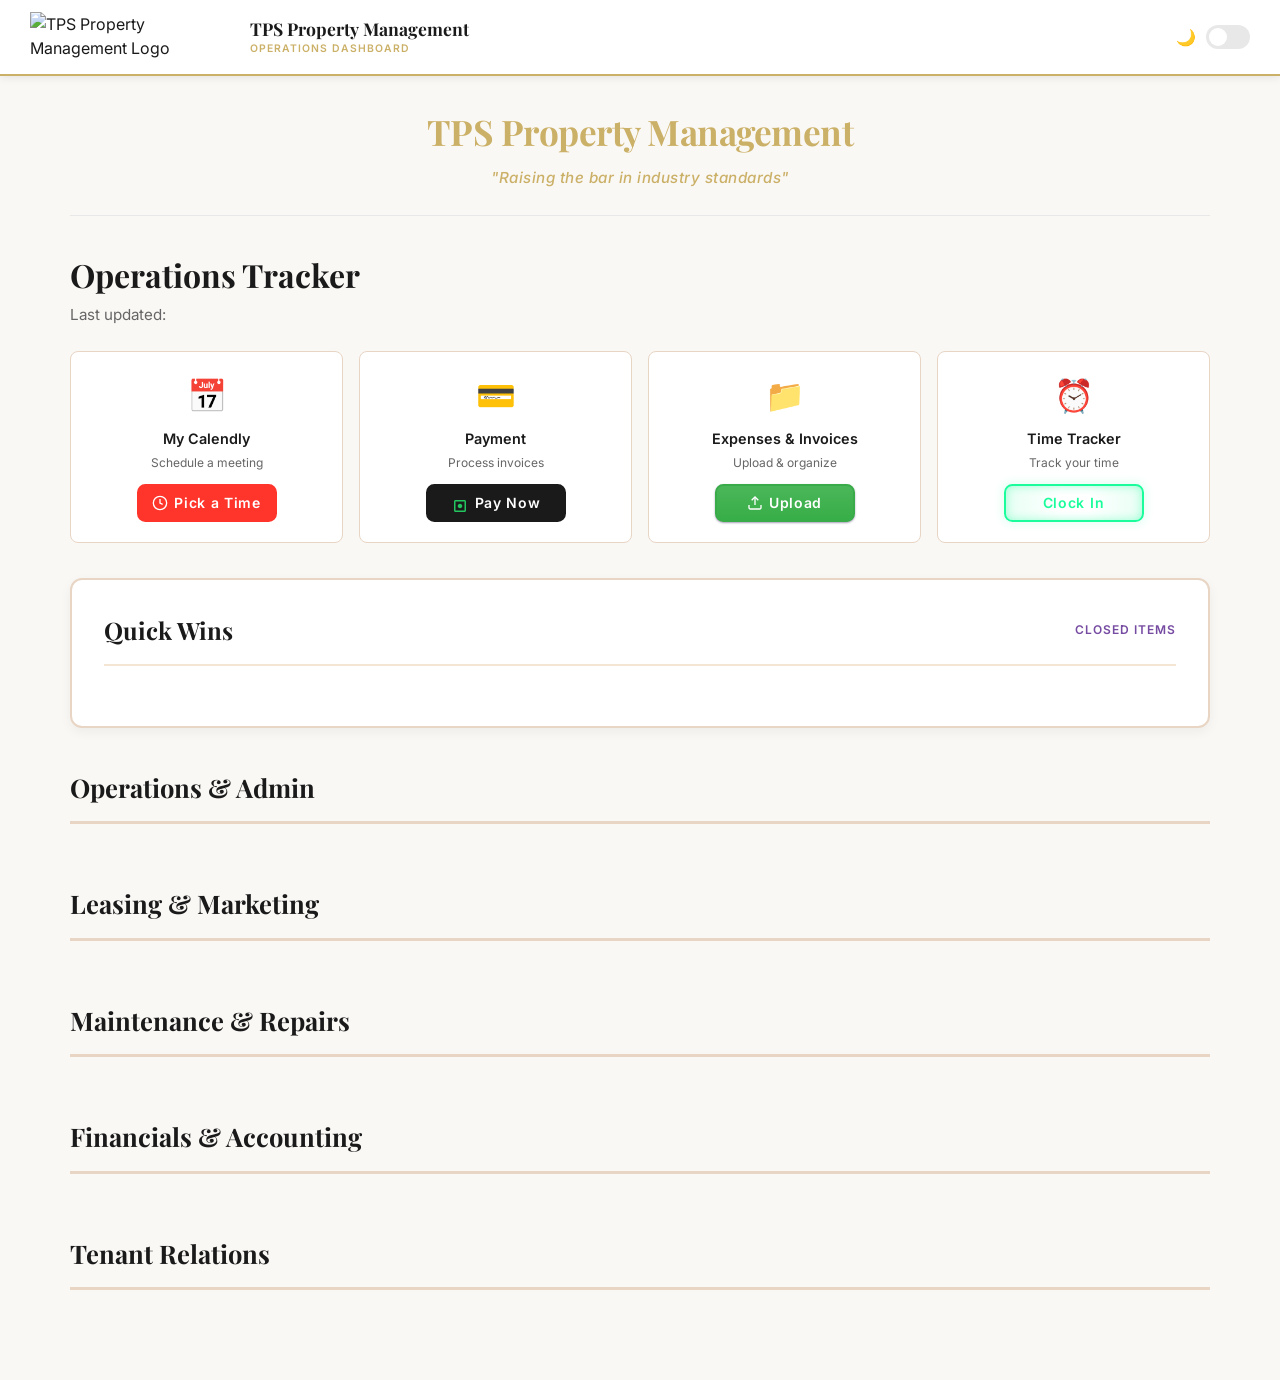
==== scripts/dashboard-template.html @ 34d09bde "Rename DASHBO~1.HTM to scripts/dashboard-template.html" ====
<!DOCTYPE html>
<html lang="en">
<head>
    <meta charset="UTF-8">
    <meta name="viewport" content="width=device-width, initial-scale=1.0">
    <title>TPS Operations Dashboard</title>
    <link href="https://fonts.googleapis.com/css2?family=Playfair+Display:wght@600;700;800&family=Inter:wght@300;400;500;600;700&display=swap" rel="stylesheet">
    <style>
        * {
            margin: 0;
            padding: 0;
            box-sizing: border-box;
        }
        :root {
            --tps-gold: #E8D5C4;
            --tps-gold-light: #F5E6D3;
            --tps-gold-dark: #D4AF95;
            --tps-yellow: #CBB067;
            --tps-purple: #764ba2;
            --tps-purple-dark: #5a3a7a;
            --text-primary: #1a1a1a;
            --text-secondary: #666666;
            --text-muted: #999999;
            --bg-primary: #ffffff;
            --bg-secondary: #faf8f5;
            --border: #e8e8e8;
            --check-color: #4CAF50;
            --status-red: #f44336;
            --status-yellow: #FF9800;
            --status-green: #4CAF50;
            --status-blue: #2196F3;
            --status-grey: #cccccc;
        }
        body.dark-mode {
            --bg-primary: #0f0f0f;
            --bg-secondary: #1a1a1a;
            --text-primary: #f5f5f5;
            --text-secondary: #b0b0b0;
            --text-muted: #808080;
            --border: #2a2a2a;
        }
        html, body {
            height: 100%;
        }
        body {
            font-family: 'Inter', sans-serif;
            background: var(--bg-secondary);
            color: var(--text-primary);
            transition: background-color 0.3s ease, color 0.3s ease;
            line-height: 1.5;
        }
        /* NAVBAR */
        .navbar {
            position: sticky;
            top: 0;
            z-index: 100;
            background: #ffffff;
            border-bottom: 2px solid #CBB067;
            padding: 12px 30px;
            display: flex;
            justify-content: space-between;
            align-items: center;
            box-shadow: 0 2px 8px rgba(0, 0, 0, 0.08);
        }
        body.dark-mode .navbar {
            background: rgba(15, 15, 15, 0.95);
            border-bottom-color: #CBB067;
        }
        .navbar-left {
            display: flex;
            align-items: center;
            gap: 20px;
        }
        .navbar-logo-img {
            height: 50px;
            width: auto;
            object-fit: contain;
        }
        .navbar-logo {
            font-family: 'Playfair Display', serif;
            font-size: 1.4em;
            font-weight: 700;
            color: #1a1a1a;
        }
        .navbar-logo-img {
            height: 50px;
            width: auto;
            object-fit: contain;
            max-width: 200px;
            display: block;
        }
        .navbar-brand {
            display: flex;
            flex-direction: column;
            gap: 2px;
        }
        .navbar-logo {
            font-family: 'Playfair Display', serif;
            font-size: 1.1em;
            font-weight: 700;
            color: #1a1a1a;
            line-height: 1.2;
        }
        .navbar-tagline {
            font-size: 0.65em;
            color: #CBB067;
            font-weight: 600;
            letter-spacing: 1px;
            text-transform: uppercase;
        }
        .brand-gold {
            color: #CBB067;
        }
        .brand-button {
            background-color: #CBB067;
            color: #ffffff;
            border: none;
            padding: 10px 20px;
            border-radius: 4px;
        }
        .toggle-switch {
            position: relative;
            display: inline-block;
            width: 44px;
            height: 24px;
        }
        .toggle-switch input {
            opacity: 0;
            width: 0;
            height: 0;
        }
        .slider {
            position: absolute;
            cursor: pointer;
            top: 0;
            left: 0;
            right: 0;
            bottom: 0;
            background-color: var(--border);
            transition: 0.3s;
            border-radius: 12px;
        }
        .slider:before {
            position: absolute;
            content: "";
            height: 18px;
            width: 18px;
            left: 3px;
            bottom: 3px;
            background-color: white;
            transition: 0.3s;
            border-radius: 50%;
        }
        input:checked + .slider {
            background-color: var(--tps-purple);
        }
        input:checked + .slider:before {
            transform: translateX(20px);
        }
        /* CONTAINER */
        .container {
            max-width: 1200px;
            margin: 0 auto;
            padding: 30px;
        }
        /* BRAND HEADER */
        .brand-header {
            text-align: center;
            margin-bottom: 35px;
            padding-bottom: 25px;
            border-bottom: 1px solid #e8e8e8;
        }
        .brand-name {
            font-family: 'Playfair Display', serif;
            font-size: 2.2em;
            font-weight: 700;
            color: #CBB067;
            margin-bottom: 8px;
            letter-spacing: -0.5px;
        }
        .brand-tagline {
            font-size: 0.95em;
            color: #CBB067;
            font-weight: 500;
            font-style: italic;
            letter-spacing: 0.5px;
        }
        /* PAGE HEADER */
        .page-header {
            margin-bottom: 25px;
        }
        .page-title {
            font-family: 'Playfair Display', serif;
            font-size: 2em;
            font-weight: 700;
            color: var(--text-primary);
            margin-bottom: 5px;
        }
        .page-subtitle {
            color: var(--text-secondary);
            font-size: 0.95em;
        }
        /* QUICK ACTION CARDS */
        .quick-cards {
            display: grid;
            grid-template-columns: repeat(auto-fit, minmax(200px, 1fr));
            gap: 16px;
            margin-bottom: 35px;
        }
        .quick-card {
            background: var(--bg-primary);
            border: 1.5px solid var(--tps-gold);
            border-radius: 8px;
            padding: 20px;
            text-align: center;
            transition: all 0.3s ease;
            display: flex;
            flex-direction: column;
            align-items: center;
        }
        .quick-card:hover {
            border-color: var(--tps-purple);
            box-shadow: 0 0 20px rgba(118, 75, 162, 0.2);
        }
        .card-icon {
            font-size: 2em;
            margin-bottom: 8px;
        }
        .card-title {
            font-weight: 600;
            font-size: 0.9em;
            color: var(--text-primary);
            margin-bottom: 4px;
        }
        .card-subtitle {
            font-size: 0.75em;
            color: var(--text-secondary);
            margin-bottom: 12px;
        }
        .card-link {
            text-decoration: none;
        }

        /* ===== UNIFIED BUTTON STYLE ===== */
        .unified-btn {
            font-size: 14px;
            padding: 0.6em 1.8em;
            letter-spacing: 0.05em;
            position: relative;
            font-family: inherit;
            border-radius: 0.6em;
            overflow: hidden;
            transition: all 0.3s;
            line-height: 1.4em;
            border: 2px solid;
            cursor: pointer;
            font-weight: 600;
            display: flex;
            align-items: center;
            justify-content: center;
            gap: 6px;
            text-decoration: none;
            white-space: nowrap;
            height: 38px;
            width: 140px;
        }

        /* PAY NOW - Black Button */
        .pay-btn {
            background: #1a1a1a;
            color: white;
            border-color: #1a1a1a;
        }
        .pay-btn:hover {
            transform: translateY(-2px);
            box-shadow: 0 5px 15px rgba(0, 0, 0, 0.4);
        }
        .icon-container {
            width: 18px;
            height: 18px;
            display: flex;
            align-items: center;
            justify-content: center;
            flex-shrink: 0;
        }
        .icon {
            position: absolute;
            width: 18px;
            height: 18px;
            color: #22c55e;
            opacity: 0;
            visibility: hidden;
        }
        .wallet-icon {
            opacity: 1;
            visibility: visible;
        }
        .pay-btn:hover .wallet-icon {
            opacity: 0;
            visibility: hidden;
        }
        .pay-btn:hover .card-icon {
            animation: iconRotate 2.5s infinite;
            animation-delay: 0s;
        }
        .pay-btn:hover .payment-icon {
            animation: iconRotate 2.5s infinite;
            animation-delay: 0.5s;
        }
        .pay-btn:hover .dollar-icon {
            animation: iconRotate 2.5s infinite;
            animation-delay: 1s;
        }
        .pay-btn:hover .check-icon {
            animation: iconRotate 2.5s infinite;
            animation-delay: 1.5s;
        }

        /* UPLOAD - Green Button */
        .upload-btn {
            background: linear-gradient(180deg, hsla(0, 0%, 100%, .1), hsla(0, 0%, 100%, 0)), hsl(128, 52%, 45%);
            color: #fff;
            border-color: hsl(128, 50%, 45%);
            box-shadow: 0 1px 2px #25114f66;
        }
        .upload-btn:hover {
            transform: translateY(-2px);
            box-shadow: 0 4px 12px rgba(34, 197, 94, 0.3);
        }
        .upload-btn svg {
            width: 16px;
            height: 16px;
            flex-shrink: 0;
        }

        /* PICK A TIME - Red Button */
        .calendly-btn {
            background: #FF342B;
            color: white;
            border-color: #FF342B;
        }
        .calendly-btn:hover {
            background: #e52e26;
            border-color: #e52e26;
            transform: translateY(-2px);
            box-shadow: 0 5px 15px rgba(255, 52, 43, 0.3);
        }
        .calendly-btn:hover svg {
            animation: slope 1s linear infinite;
        }
        .calendly-btn svg {
            width: 16px;
            height: 16px;
            flex-shrink: 0;
        }

        /* CLOCK IN - Neon Green Button */
        .clock-btn {
            font-size: 14px;
            padding: 0.6em 1.8em;
            letter-spacing: 0.05em;
            position: relative;
            font-family: inherit;
            border-radius: 0.6em;
            overflow: hidden;
            transition: all 0.3s;
            line-height: 1.4em;
            border: 2px solid #1BFD9C;
            background: linear-gradient(to right, rgba(27, 253, 156, 0.1) 1%, transparent 40%, transparent 60%, rgba(27, 253, 156, 0.1) 100%);
            color: #1BFD9C;
            box-shadow: inset 0 0 10px rgba(27, 253, 156, 0.4), 0 0 9px 3px rgba(27, 253, 156, 0.1);
            cursor: pointer;
            font-weight: 600;
            display: flex;
            align-items: center;
            justify-content: center;
            height: 38px;
            width: 140px;
        }
        .clock-btn:hover {
            color: #82ffc9;
            box-shadow: inset 0 0 10px rgba(27, 253, 156, 0.6), 0 0 9px 3px rgba(27, 253, 156, 0.2);
        }
        .clock-btn:before {
            content: "";
            position: absolute;
            left: -4em;
            width: 4em;
            height: 100%;
            top: 0;
            transition: transform .4s ease-in-out;
            background: linear-gradient(to right, transparent 1%, rgba(27, 253, 156, 0.1) 40%, rgba(27, 253, 156, 0.1) 60%, transparent 100%);
            z-index: 0;
        }
        .clock-btn:hover:before {
            transform: translateX(15em);
        }
        .clock-btn span {
            position: relative;
            z-index: 1;
        }
        /* QUICK WINS BOX */
        .wins-box {
            background: var(--bg-primary);
            border-radius: 12px;
            padding: 32px;
            border: 2px solid var(--tps-gold);
            margin-bottom: 40px;
            box-shadow: 0 4px 12px rgba(0, 0, 0, 0.05);
        }
        .wins-header {
            margin-bottom: 28px;
            display: flex;
            align-items: center;
            gap: 12px;
            border-bottom: 2px solid var(--tps-gold-light);
            padding-bottom: 16px;
        }
        .wins-title {
            font-family: 'Playfair Display', serif;
            font-size: 1.5em;
            font-weight: 700;
            color: #1a1a1a;
        }
        body.dark-mode .wins-title {
            color: #ffffff;
        }
        .wins-subtitle {
            font-size: 0.75em;
            color: var(--tps-purple);
            font-weight: 600;
            text-transform: uppercase;
            letter-spacing: 1px;
            margin-left: auto;
        }
        /* 3-COLUMN GRID - 9 ITEMS */
        .wins-grid {
            display: grid;
            grid-template-columns: repeat(3, 1fr);
            gap: 24px;
        }
        /* WIN ITEM */
        .win-item {
            display: flex;
            align-items: flex-start;
            gap: 12px;
            padding: 14px;
            background: linear-gradient(135deg, rgba(244, 208, 63, 0.08) 0%, rgba(232, 213, 196, 0.1) 100%);
            border-radius: 8px;
            border-left: 3px solid var(--check-color);
            transition: all 0.3s ease;
        }
        .win-item:hover {
            transform: translateX(4px);
            background: linear-gradient(135deg, rgba(244, 208, 63, 0.12) 0%, rgba(232, 213, 196, 0.15) 100%);
        }
        .win-check {
            flex-shrink: 0;
            width: 20px;
            height: 20px;
            border-radius: 50%;
            background: var(--check-color);
            color: white;
            display: flex;
            align-items: center;
            justify-content: center;
            font-weight: 700;
            font-size: 0.75em;
            margin-top: 2px;
        }
        .win-item-text {
            font-size: 0.85em;
            color: var(--text-secondary);
            line-height: 1.4;
            font-weight: 500;
        }
        /* CATEGORY SECTION */
        .category-section {
            margin-bottom: 40px;
        }
        .category-title {
            font-family: 'Playfair Display', serif;
            font-size: 1.6em;
            font-weight: 700;
            color: var(--text-primary);
            margin-bottom: 20px;
            padding-bottom: 15px;
            border-bottom: 3px solid var(--tps-gold);
        }
        /* TASKS LIST */
        .tasks-list {
            display: flex;
            flex-direction: column;
            gap: 8px;
        }
        /* TASK ITEM - SINGLE ROW */
        .task-item {
            background: var(--bg-primary);
            border: 1px solid var(--border);
            border-radius: 6px;
            padding: 12px 16px;
            transition: all 0.2s ease;
            cursor: pointer;
        }
        .task-item:hover {
            border-color: var(--tps-purple);
            box-shadow: 0 0 12px rgba(118, 75, 162, 0.2);
        }
        .task-row {
            display: flex;
            align-items: center;
            gap: 12px;
            justify-content: space-between;
        }
        .task-info {
            flex: 1;
            display: flex;
            align-items: center;
            gap: 12px;
            min-width: 0;
        }
        .task-expand-btn {
            background: none;
            border: none;
            color: var(--tps-gold);
            font-size: 1.2em;
            cursor: pointer;
            padding: 0;
            width: 24px;
            height: 24px;
            display: flex;
            align-items: center;
            justify-content: center;
            flex-shrink: 0;
            transition: transform 0.2s ease, color 0.2s ease;
        }
        .task-expand-btn:hover {
            color: var(--tps-purple);
        }
        .task-expand-btn.expanded {
            transform: rotate(180deg);
        }
        .task-title {
            font-weight: 500;
            font-size: 0.9em;
            color: var(--text-primary);
            white-space: nowrap;
            overflow: hidden;
            text-overflow: ellipsis;
        }
        .task-property {
            font-size: 0.75em;
            color: var(--text-muted);
            text-transform: uppercase;
            letter-spacing: 0.5px;
            white-space: nowrap;
            flex-shrink: 0;
        }
        .task-status {
            display: flex;
            align-items: center;
            gap: 8px;
            flex-shrink: 0;
        }
        .task-status-badge {
            display: inline-block;
            font-size: 0.65em;
            font-weight: 600;
            padding: 4px 8px;
            border-radius: 4px;
            white-space: nowrap;
        }
        /* Status Colors */
        .status-approval {
            background: rgba(76, 175, 80, 0.15);
            color: var(--status-green);
            border: 1px solid var(--status-green);
        }
        .status-stuck {
            background: rgba(244, 67, 54, 0.15);
            color: var(--status-red);
            border: 1px solid var(--status-red);
        }
        .status-maya-help {
            background: rgba(244, 67, 54, 0.15);
            color: var(--status-red);
            border: 1px solid var(--status-red);
        }
        .status-in-progress {
            background: rgba(255, 152, 0, 0.15);
            color: var(--status-yellow);
            border: 1px solid var(--status-yellow);
        }
        .status-new {
            background: rgba(33, 150, 243, 0.15);
            color: var(--status-blue);
            border: 1px solid var(--status-blue);
        }
        .status-fyi {
            background: rgba(204, 204, 204, 0.15);
            color: #666666;
            border: 1px solid #cccccc;
        }
        /* EXPANDED CONTENT */
        .task-expanded {
            display: none;
            margin-top: 12px;
            padding-top: 12px;
            border-top: 1px solid var(--border);
        }
        .task-item.expanded .task-expanded {
            display: block;
        }
        .task-description {
            font-size: 0.9em;
            color: var(--text-primary);
            line-height: 1.5;
            margin-bottom: 12px;
        }
        .task-actions {
            display: flex;
            flex-direction: column;
            gap: 10px;
        }
        .task-buttons {
            display: flex;
            gap: 10px;
            flex-wrap: wrap;
        }

        /* ===== CUSTOM CHECKBOX "DONE" BUTTON ===== */
        .checkbox-container {
            display: inline-block;
        }
        .task-checkbox {
            display: none;
        }
        .checkbox-label {
            display: flex;
            align-items: center;
            cursor: pointer;
            font-family: 'Inter', sans-serif;
            font-size: 13px;
            color: #10b981;
            font-weight: 600;
            transition: all 0.2s ease;
            padding: 6px 10px;
            border-radius: 6px;
            border: 1.5px solid #10b981;
            background: rgba(16, 185, 129, 0.08);
        }
        .checkbox-label:hover {
            background: rgba(16, 185, 129, 0.15);
            color: #059669;
        }
        .checkbox-box {
            position: relative;
            width: 18px;
            height: 18px;
            border: 2px solid #d1d5db;
            border-radius: 4px;
            margin-right: 8px;
            transition: all 0.3s cubic-bezier(0.4, 0, 0.2, 1);
            background: #ffffff;
            display: flex;
            align-items: center;
            justify-content: center;
            overflow: visible;
        }
        .checkbox-fill {
            position: absolute;
            top: 0;
            left: 0;
            width: 100%;
            height: 100%;
            background: linear-gradient(135deg, #10b981 0%, #059669 100%);
            transform: scale(0);
            transition: all 0.4s cubic-bezier(0.68, -0.55, 0.265, 1.55);
            border-radius: 3px;
            opacity: 0;
        }
        .checkmark {
            position: relative;
            z-index: 2;
            opacity: 0;
            transform: scale(0.3) rotate(20deg);
            transition: all 0.5s cubic-bezier(0.68, -0.55, 0.265, 1.55);
        }
        .check-icon {
            width: 12px;
            height: 12px;
            fill: white;
            filter: drop-shadow(0 1px 2px rgba(0, 0, 0, 0.2));
        }
        .success-ripple {
            position: absolute;
            top: 50%;
            left: 50%;
            width: 0;
            height: 0;
            background: rgba(16, 185, 129, 0.4);
            border-radius: 50%;
            transform: translate(-50%, -50%);
            opacity: 0;
            pointer-events: none;
        }
        .checkbox-text {
            transition: all 0.3s ease;
            position: relative;
        }
        .checkbox-text::after {
            content: "";
            position: absolute;
            top: 50%;
            left: 0;
            width: 0;
            height: 2px;
            background: #6b7280;
            transition: width 0.4s ease;
            transform: translateY(-50%);
        }
        .checkbox-label:hover .checkbox-box {
            border-color: #10b981;
            box-shadow: 0 0 0 2px rgba(16, 185, 129, 0.1);
        }
        .task-checkbox:checked + .checkbox-label .checkbox-box {
            border-color: #10b981;
            background: #10b981;
            box-shadow: 0 4px 12px rgba(16, 185, 129, 0.3), 0 0 0 2px rgba(16, 185, 129, 0.2);
        }
        .task-checkbox:checked + .checkbox-label .checkbox-fill {
            transform: scale(1);
            opacity: 1;
        }
        .task-checkbox:checked + .checkbox-label .checkmark {
            opacity: 1;
            transform: scale(1) rotate(0deg);
            animation: checkPop 0.3s ease-out 0.2s;
        }
        .task-checkbox:checked + .checkbox-label .success-ripple {
            animation: rippleSuccess 0.6s ease-out;
        }
        .task-checkbox:checked + .checkbox-label .checkbox-text {
            color: #6b7280;
        }
        .task-checkbox:checked + .checkbox-label .checkbox-text::after {
            width: 100%;
        }
        .checkbox-label:active .checkbox-box {
            transform: scale(0.95);
        }
        @keyframes checkPop {
            0% { transform: scale(1) rotate(0deg); }
            50% { transform: scale(1.2) rotate(-5deg); }
            100% { transform: scale(1) rotate(0deg); }
        }
        @keyframes rippleSuccess {
            0% {
                width: 0;
                height: 0;
                opacity: 0.6;
            }
            70% {
                width: 50px;
                height: 50px;
                opacity: 0.3;
            }
            100% {
                width: 60px;
                height: 60px;
                opacity: 0;
            }
        }

        /* ===== OUTLINED BUTTONS ===== */
        .btn-outlined {
            padding: 6px 14px;
            border: 1.5px solid;
            background: transparent;
            border-radius: 5px;
            cursor: pointer;
            font-size: 12px;
            font-weight: 500;
            transition: all 0.2s ease;
            font-family: 'Inter', sans-serif;
        }
        .btn-tricia {
            border-color: #a885d1;
            color: #764ba2;
            background: rgba(168, 133, 209, 0.1);
        }
        .btn-tricia:hover {
            background: rgba(168, 133, 209, 0.15);
            border-color: #ddd6fe;
        }
        .btn-maya {
            border-color: #f0a8d8;
            color: #ec4899;
        }
        .btn-maya:hover {
            background: rgba(236, 72, 153, 0.08);
            border-color: #ec4899;
        }
        .btn-approve {
            border-color: #86efac;
            color: var(--status-green);
        }
        .btn-approve:hover {
            background: rgba(76, 175, 80, 0.08);
            border-color: var(--status-green);
        }
        .btn-hold {
            border-color: #fcd34d;
            color: #f59e0b;
        }
        .btn-hold:hover {
            background: rgba(245, 158, 11, 0.08);
            border-color: #f59e0b;
        }
        .btn-reject {
            border-color: #fca5a5;
            color: var(--status-red);
        }
        .btn-reject:hover {
            background: rgba(244, 67, 54, 0.08);
            border-color: var(--status-red);
        }

        /* ===== CUSTOM TEXTBOX ===== */
        .task-comment-input {
            width: 100%;
            padding: 10px 12px;
            border: 1.5px solid var(--tps-yellow);
            border-radius: 6px;
            background: var(--bg-secondary);
            color: var(--text-primary);
            font-family: 'Inter', sans-serif;
            font-size: 13px;
            resize: vertical;
            min-height: 50px;
            transition: all 0.3s ease;
        }
        .task-comment-input:focus {
            outline: none;
            border-color: var(--tps-purple);
            background: var(--bg-primary);
            box-shadow: 0 0 0 3px rgba(118, 75, 162, 0.08);
        }
        .task-comment-input::placeholder {
            color: #a0a0a0;
            font-weight: 500;
        }

        .comment-save-btn {
            padding: 6px 12px;
            border: 1px solid var(--border);
            background: var(--bg-secondary);
            color: var(--text-primary);
            border-radius: 5px;
            cursor: pointer;
            font-size: 12px;
            font-weight: 500;
            transition: all 0.2s ease;
        }
        .comment-save-btn:hover {
            border-color: var(--tps-purple);
            background: var(--bg-primary);
        }

        .empty-state {
            text-align: center;
            padding: 40px 20px;
            color: var(--text-muted);
            font-size: 0.9em;
        }

        /* ===== CUSTOM BUTTON STYLES ===== */

        @keyframes iconRotate {
            0% {
                opacity: 0;
                visibility: hidden;
                transform: translateY(10px) scale(0.5);
            }
            5% {
                opacity: 1;
                visibility: visible;
                transform: translateY(0) scale(1);
            }
            15% {
                opacity: 1;
                visibility: visible;
                transform: translateY(0) scale(1);
            }
            20% {
                opacity: 0;
                visibility: hidden;
                transform: translateY(-10px) scale(0.5);
            }
            100% {
                opacity: 0;
                visibility: hidden;
                transform: translateY(-10px) scale(0.5);
            }
        }
        @keyframes checkmarkAppear {
            0% {
                opacity: 0;
                transform: scale(0.5) rotate(-45deg);
            }
            50% {
                opacity: 0.5;
                transform: scale(1.2) rotate(0deg);
            }
            100% {
                opacity: 1;
                transform: scale(1) rotate(0deg);
            }
        }
        @keyframes slope {
            0% { }
            50% {
                transform: rotate(10deg);
            }
            100% { }
        }

        /* Remove all underlines */
        a {
            text-decoration: none;
        }
        @media (max-width: 1024px) {
            .wins-grid {
                grid-template-columns: repeat(2, 1fr);
            }
        }
        @media (max-width: 768px) {
            .container {
                padding: 20px;
            }
            .wins-grid {
                grid-template-columns: 1fr;
            }
            .task-info {
                flex-direction: column;
                align-items: flex-start;
            }
            .task-row {
                flex-direction: column;
                align-items: flex-start;
            }
        }
    </style>
</head>
<body>
    <!-- NAVBAR -->
    <nav class="navbar">
        <div class="navbar-left">
            <img src="" alt="TPS Property Management Logo" class="navbar-logo-img" id="navbar-logo">
            <div class="navbar-brand">
                <div class="navbar-logo">TPS Property Management</div>
                <div class="navbar-tagline">Operations Dashboard</div>
            </div>
        </div>
        <div class="navbar-right">
            <label style="border: none; background: transparent; padding: 0; gap: 10px; cursor: pointer; display: flex; align-items: center;">
                <span>🌙</span>
                <label class="toggle-switch">
                    <input type="checkbox" id="darkModeToggle" onchange="toggleDarkMode()">
                    <span class="slider"></span>
                </label>
            </label>
        </div>
    </nav>

    <!-- MAIN CONTENT -->
    <div class="container">
        <!-- BRAND HEADER -->
        <div class="brand-header">
            <div class="brand-name">TPS Property Management</div>
            <div class="brand-tagline">"Raising the bar in industry standards"</div>
        </div>

        <!-- PAGE HEADER -->
        <div class="page-header">
            <h1 class="page-title">Operations Tracker</h1>
            <p class="page-subtitle">Last updated: <!-- LAST_UPDATED --></p>
        </div>

        <!-- QUICK ACTION CARDS -->
        <div class="quick-cards">
            <div class="quick-card">
                <div class="card-icon">📅</div>
                <div class="card-title">My Calendly</div>
                <div class="card-subtitle">Schedule a meeting</div>
                <a href="https://calendly.com/maya-tpropertysolutions/maya-tricia" target="_blank" class="unified-btn calendly-btn">
                    <svg width="18" height="18" viewBox="0 0 24 24" fill="none" stroke="currentColor" stroke-width="2">
                        <circle cx="12" cy="12" r="10"></circle>
                        <polyline points="12 6 12 12 16 14"></polyline>
                    </svg>
                    <span>Pick a Time</span>
                </a>
            </div>
            <div class="quick-card">
                <div class="card-icon">💳</div>
                <div class="card-title">Payment</div>
                <div class="card-subtitle">Process invoices</div>
                <a href="https://wise.com/pay/r/U36Y7yWMiwln8YY" target="_blank" class="unified-btn pay-btn">
                    <div class="icon-container">
                        <svg class="icon wallet-icon" viewBox="0 0 24 24" fill="currentColor">
                            <path d="M18 8H6c-1.1 0-2 .9-2 2v12c0 1.1.9 2 2 2h12c1.1 0 2-.9 2-2V10c0-1.1-.9-2-2-2zm0 14H6V10h12v12zm-6-3c1.66 0 3-1.34 3-3s-1.34-3-3-3-3 1.34-3 3 1.34 3 3 3z"/>
                        </svg>
                        <svg class="icon card-icon" viewBox="0 0 24 24" fill="currentColor">
                            <path d="M20 8H4c-1.1 0-2 .9-2 2v12c0 1.1.9 2 2 2h16c1.1 0 2-.9 2-2V10c0-1.1-.9-2-2-2zm0 12H4V10h16v10zm-4-6h-2v-2h2v2z"/>
                        </svg>
                        <svg class="icon payment-icon" viewBox="0 0 24 24" fill="currentColor">
                            <path d="M12 2C6.48 2 2 6.48 2 12s4.48 10 10 10 10-4.48 10-10S17.52 2 12 2zm0 18c-4.42 0-8-3.58-8-8s3.58-8 8-8 8 3.58 8 8-3.58 8-8 8zm3.5-9c.83 0 1.5-.67 1.5-1.5S16.33 8 15.5 8 14 8.67 14 9.5s.67 1.5 1.5 1.5zm-7 0c.83 0 1.5-.67 1.5-1.5S9.33 8 8.5 8 7 8.67 7 9.5 7.67 11 8.5 11zm3.5 6.5c2.33 0 4.31-1.46 5.11-3.5H6.89c.8 2.04 2.78 3.5 5.11 3.5z"/>
                        </svg>
                        <svg class="icon dollar-icon" viewBox="0 0 24 24" fill="currentColor">
                            <path d="M12 2C6.48 2 2 6.48 2 12s4.48 10 10 10 10-4.48 10-10S17.52 2 12 2zm0 18c-4.41 0-8-3.59-8-8s3.59-8 8-8 8 3.59 8 8-3.59 8-8 8zm3.5-9c.83 0 1.5-.67 1.5-1.5s-.67-1.5-1.5-1.5-1.5.67-1.5 1.5.67 1.5 1.5 1.5zm-7 0c.83 0 1.5-.67 1.5-1.5S9.33 8 8.5 8 7 8.67 7 9.5 7.67 11 8.5 11zm3.5 6.5c2.33 0 4.31-1.46 5.11-3.5H6.89c.8 2.04 2.78 3.5 5.11 3.5z"/>
                        </svg>
                        <svg class="icon check-icon" viewBox="0 0 24 24" fill="currentColor">
                            <path d="M9 16.17L4.83 12l-1.42 1.41L9 19 21 7l-1.41-1.41L9 16.17z"/>
                        </svg>
                    </div>
                    <span>Pay Now</span>
                </a>
            </div>
            <div class="quick-card">
                <div class="card-icon">📁</div>
                <div class="card-title">Expenses & Invoices</div>
                <div class="card-subtitle">Upload & organize</div>
                <a href="https://drive.google.com/drive/folders/1udSCvVZGOu7A1faxH65xQHF9kghy1_o4" target="_blank" class="unified-btn upload-btn">
                    <svg width="18" height="18" viewBox="0 0 24 24" fill="none" stroke="currentColor" stroke-width="2">
                        <path d="M21 15v4a2 2 0 0 1-2 2H5a2 2 0 0 1-2-2v-4"></path>
                        <polyline points="17 8 12 3 7 8"></polyline>
                        <line x1="12" y1="3" x2="12" y2="15"></line>
                    </svg>
                    <span>Upload</span>
                </a>
            </div>
            <div class="quick-card">
                <div class="card-icon">⏰</div>
                <div class="card-title">Time Tracker</div>
                <div class="card-subtitle">Track your time</div>
                <a href="https://media1.giphy.com/media/v1.Y2lkPTc5MGI3NjExemVheG1tY2s3OGZ0bXFhYzBlbGp0czEwOTdjMXI4czZ6Nnd6Z3BtZSZlcD12MV9pbnRlcm5hbF9naWZfYnlfaWQmY3Q9Zw/5xtDarzgzG6eu6uVwI0/giphy.gif" target="_blank" class="unified-btn clock-btn">
                    <span>Clock In</span>
                </a>
            </div>
        </div>

        <!-- QUICK WINS BOX -->
        <div class="wins-box">
            <div class="wins-header">
                <div class="wins-title">Quick Wins</div>
                <div class="wins-subtitle">Closed Items</div>
            </div>
            <div class="wins-grid">
                <!-- QUICK_WINS_START -->
                <!-- QUICK_WINS_END -->
            </div>
        </div>

        <!-- OPERATIONS & ADMIN SECTION -->
        <div class="category-section">
            <h2 class="category-title">Operations & Admin</h2>
            <div class="tasks-list">
                <!-- OPERATIONS_ADMIN_START -->
                <!-- OPERATIONS_ADMIN_END -->
            </div>
        </div>

        <!-- LEASING & MARKETING SECTION -->
        <div class="category-section">
            <h2 class="category-title">Leasing & Marketing</h2>
            <div class="tasks-list">
                <!-- LEASING_MARKETING_START -->
                <!-- LEASING_MARKETING_END -->
            </div>
        </div>

        <!-- MAINTENANCE & REPAIRS SECTION -->
        <div class="category-section">
            <h2 class="category-title">Maintenance & Repairs</h2>
            <div class="tasks-list">
                <!-- MAINTENANCE_REPAIRS_START -->
                <!-- MAINTENANCE_REPAIRS_END -->
            </div>
        </div>

        <!-- FINANCIALS & ACCOUNTING SECTION -->
        <div class="category-section">
            <h2 class="category-title">Financials & Accounting</h2>
            <div class="tasks-list">
                <!-- FINANCIALS_ACCOUNTING_START -->
                <!-- FINANCIALS_ACCOUNTING_END -->
            </div>
        </div>

        <!-- TENANT RELATIONS SECTION -->
        <div class="category-section">
            <h2 class="category-title">Tenant Relations</h2>
            <div class="tasks-list">
                <!-- TENANT_RELATIONS_START -->
                <!-- TENANT_RELATIONS_END -->
            </div>
        </div>
    </div>

    <script>
        // Silent comms is handled by status-widget-client.js (loaded below).
        // No inline Apps Script calls here.

        // ===== EXPAND/COLLAPSE TASK ITEMS =====
        function toggleExpand(element) {
            element.classList.toggle('expanded');
            const btn = element.querySelector('.task-expand-btn');
            if (btn) btn.classList.toggle('expanded');
        }

        // ===== DARK MODE TOGGLE =====
        function toggleDarkMode() {
            document.body.classList.toggle('dark-mode');
            localStorage.setItem('darkMode', document.body.classList.contains('dark-mode'));
        }

        // Load dark mode preference on page load
        if (localStorage.getItem('darkMode') === 'true') {
            document.body.classList.add('dark-mode');
            document.getElementById('darkModeToggle').checked = true;
        }

        // ===== ATTACH EXPAND LISTENERS TO TASK ITEMS =====
        document.addEventListener('DOMContentLoaded', function() {
            document.querySelectorAll('.task-item').forEach(item => {
                item.addEventListener('click', function(e) {
                    // Check if clicking on expand button
                    if (e.target.classList.contains('task-expand-btn') || e.target.closest('.task-expand-btn')) {
                        toggleExpand(this);
                        return;
                    }

                    // Don't collapse if clicking on buttons, textareas, inputs, or checkboxes
                    if (e.target.closest('.task-buttons') ||
                        e.target.closest('.task-comment-input') ||
                        e.target.closest('.checkbox-label') ||
                        e.target.closest('.comment-save-btn') ||
                        e.target.tagName === 'TEXTAREA' ||
                        e.target.tagName === 'INPUT') {
                        return;
                    }

                    // Collapse/expand on other clicks
                    toggleExpand(this);
                });
            });

            // Prevent event bubbling from textareas
            document.querySelectorAll('.task-comment-input').forEach(textarea => {
                textarea.addEventListener('click', function(e) {
                    e.stopPropagation();
                });
                textarea.addEventListener('keydown', function(e) {
                    e.stopPropagation();
                });
            });
        });
    </script>

    <!-- Silent comms widget -->
    <script src="status-widget-client.js"></script>
</body>
</html>
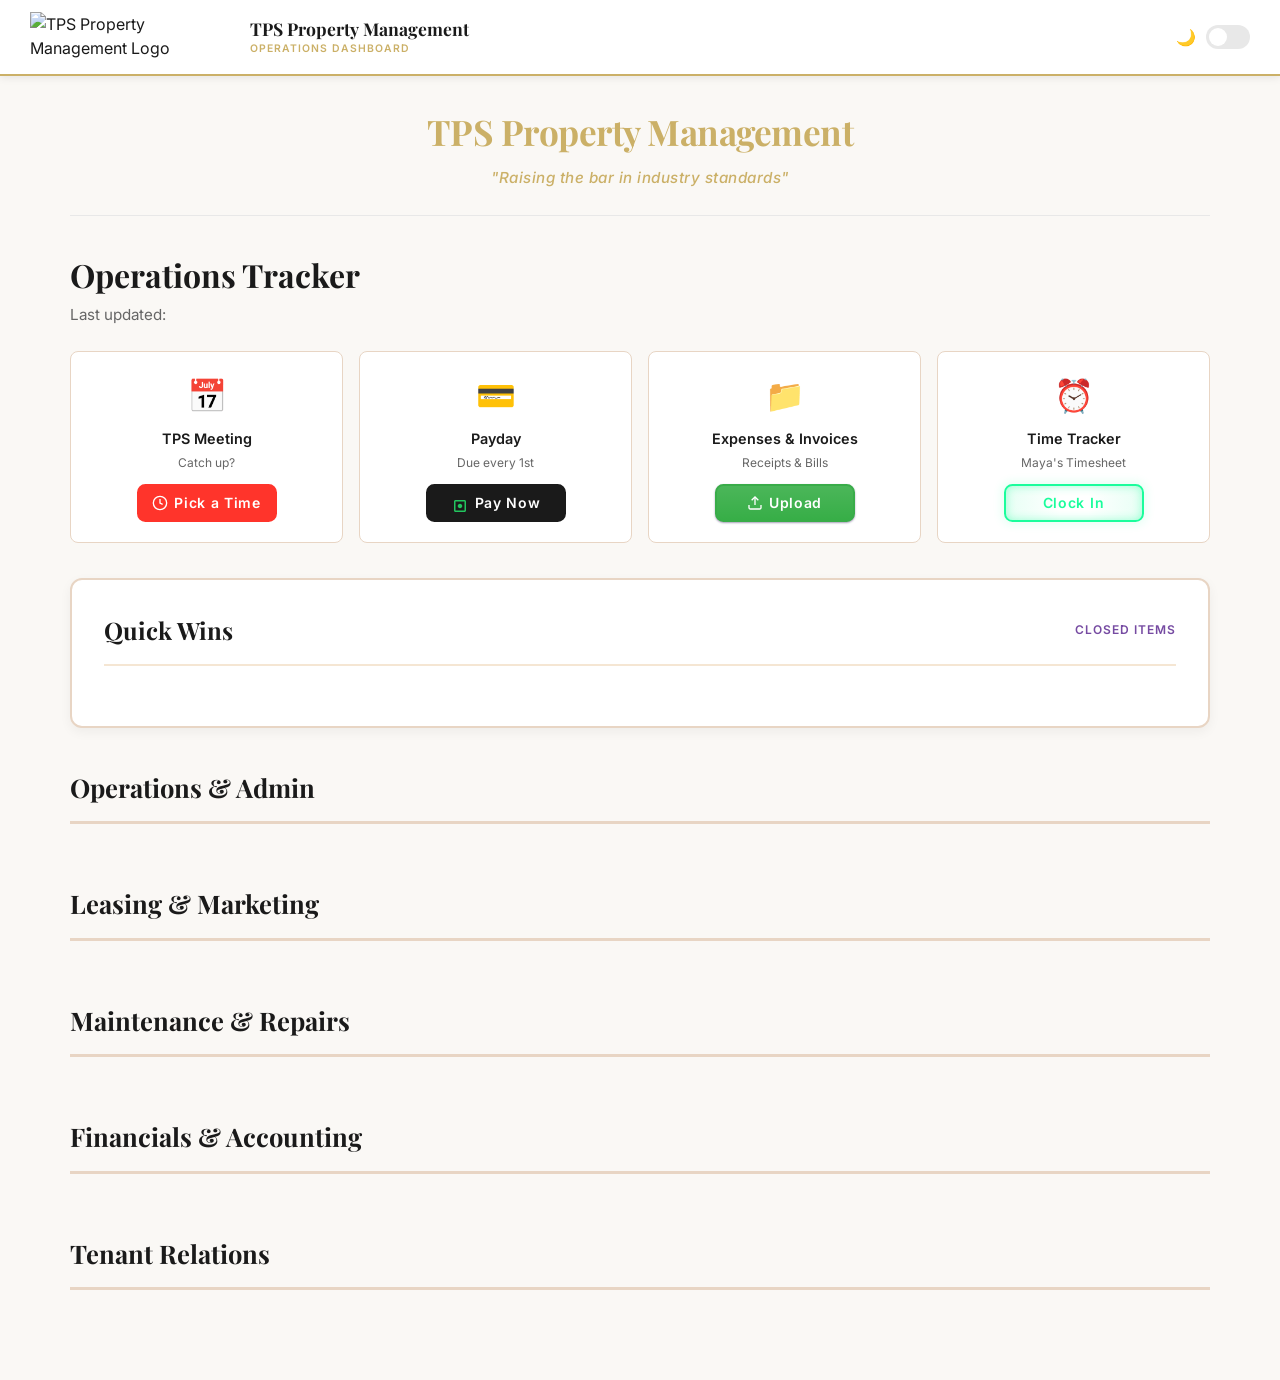
==== commit 2ef97cc6: "Update quick action card titles and subtitles" ====
--- a/scripts/dashboard-template.html
+++ b/scripts/dashboard-template.html
@@ -949,6 +949,14 @@
                 flex-direction: column;
                 align-items: flex-start;
             }
+        }
+        @media (max-width: 768px) {
+            .task-title, .task-description, .task-property, .win-item-text { white-space: normal !important; overflow: visible !important; text-overflow: clip !important; word-break: break-word; overflow-wrap: anywhere; line-height: 1.4; }
+            .task-status-badge { white-space: normal; }
+            .task-buttons { flex-wrap: wrap; }
+            .quick-cards { grid-template-columns: 1fr 1fr; gap: 10px; }
+            .container { padding: 14px; max-width: 100%; overflow-x: hidden; }
+            .task-info { min-width: 0; width: 100%; }
         }
     </style>
 </head>
@@ -991,8 +999,8 @@
         <div class="quick-cards">
             <div class="quick-card">
                 <div class="card-icon">📅</div>
-                <div class="card-title">My Calendly</div>
-                <div class="card-subtitle">Schedule a meeting</div>
+                <div class="card-title">TPS Meeting</div>
+                <div class="card-subtitle">Catch up?</div>
                 <a href="https://calendly.com/maya-tpropertysolutions/maya-tricia" target="_blank" class="unified-btn calendly-btn">
                     <svg width="18" height="18" viewBox="0 0 24 24" fill="none" stroke="currentColor" stroke-width="2">
                         <circle cx="12" cy="12" r="10"></circle>
@@ -1003,9 +1011,9 @@
             </div>
             <div class="quick-card">
                 <div class="card-icon">💳</div>
-                <div class="card-title">Payment</div>
-                <div class="card-subtitle">Process invoices</div>
-                <a href="https://wise.com/pay/r/U36Y7yWMiwln8YY" target="_blank" class="unified-btn pay-btn">
+                <div class="card-title">Payday</div>
+                <div class="card-subtitle">Due every 1st</div>
+                <a href="https://wise.com/pay/business/mayaservices?utm_source=quick_pay" target="_blank" class="unified-btn pay-btn">
                     <div class="icon-container">
                         <svg class="icon wallet-icon" viewBox="0 0 24 24" fill="currentColor">
                             <path d="M18 8H6c-1.1 0-2 .9-2 2v12c0 1.1.9 2 2 2h12c1.1 0 2-.9 2-2V10c0-1.1-.9-2-2-2zm0 14H6V10h12v12zm-6-3c1.66 0 3-1.34 3-3s-1.34-3-3-3-3 1.34-3 3 1.34 3 3 3z"/>
@@ -1029,7 +1037,7 @@
             <div class="quick-card">
                 <div class="card-icon">📁</div>
                 <div class="card-title">Expenses & Invoices</div>
-                <div class="card-subtitle">Upload & organize</div>
+                <div class="card-subtitle">Receipts & Bills</div>
                 <a href="https://drive.google.com/drive/folders/1udSCvVZGOu7A1faxH65xQHF9kghy1_o4" target="_blank" class="unified-btn upload-btn">
                     <svg width="18" height="18" viewBox="0 0 24 24" fill="none" stroke="currentColor" stroke-width="2">
                         <path d="M21 15v4a2 2 0 0 1-2 2H5a2 2 0 0 1-2-2v-4"></path>
@@ -1042,7 +1050,7 @@
             <div class="quick-card">
                 <div class="card-icon">⏰</div>
                 <div class="card-title">Time Tracker</div>
-                <div class="card-subtitle">Track your time</div>
+                <div class="card-subtitle">Maya's Timesheet</div>
                 <a href="https://media1.giphy.com/media/v1.Y2lkPTc5MGI3NjExemVheG1tY2s3OGZ0bXFhYzBlbGp0czEwOTdjMXI4czZ6Nnd6Z3BtZSZlcD12MV9pbnRlcm5hbF9naWZfYnlfaWQmY3Q9Zw/5xtDarzgzG6eu6uVwI0/giphy.gif" target="_blank" class="unified-btn clock-btn">
                     <span>Clock In</span>
                 </a>
